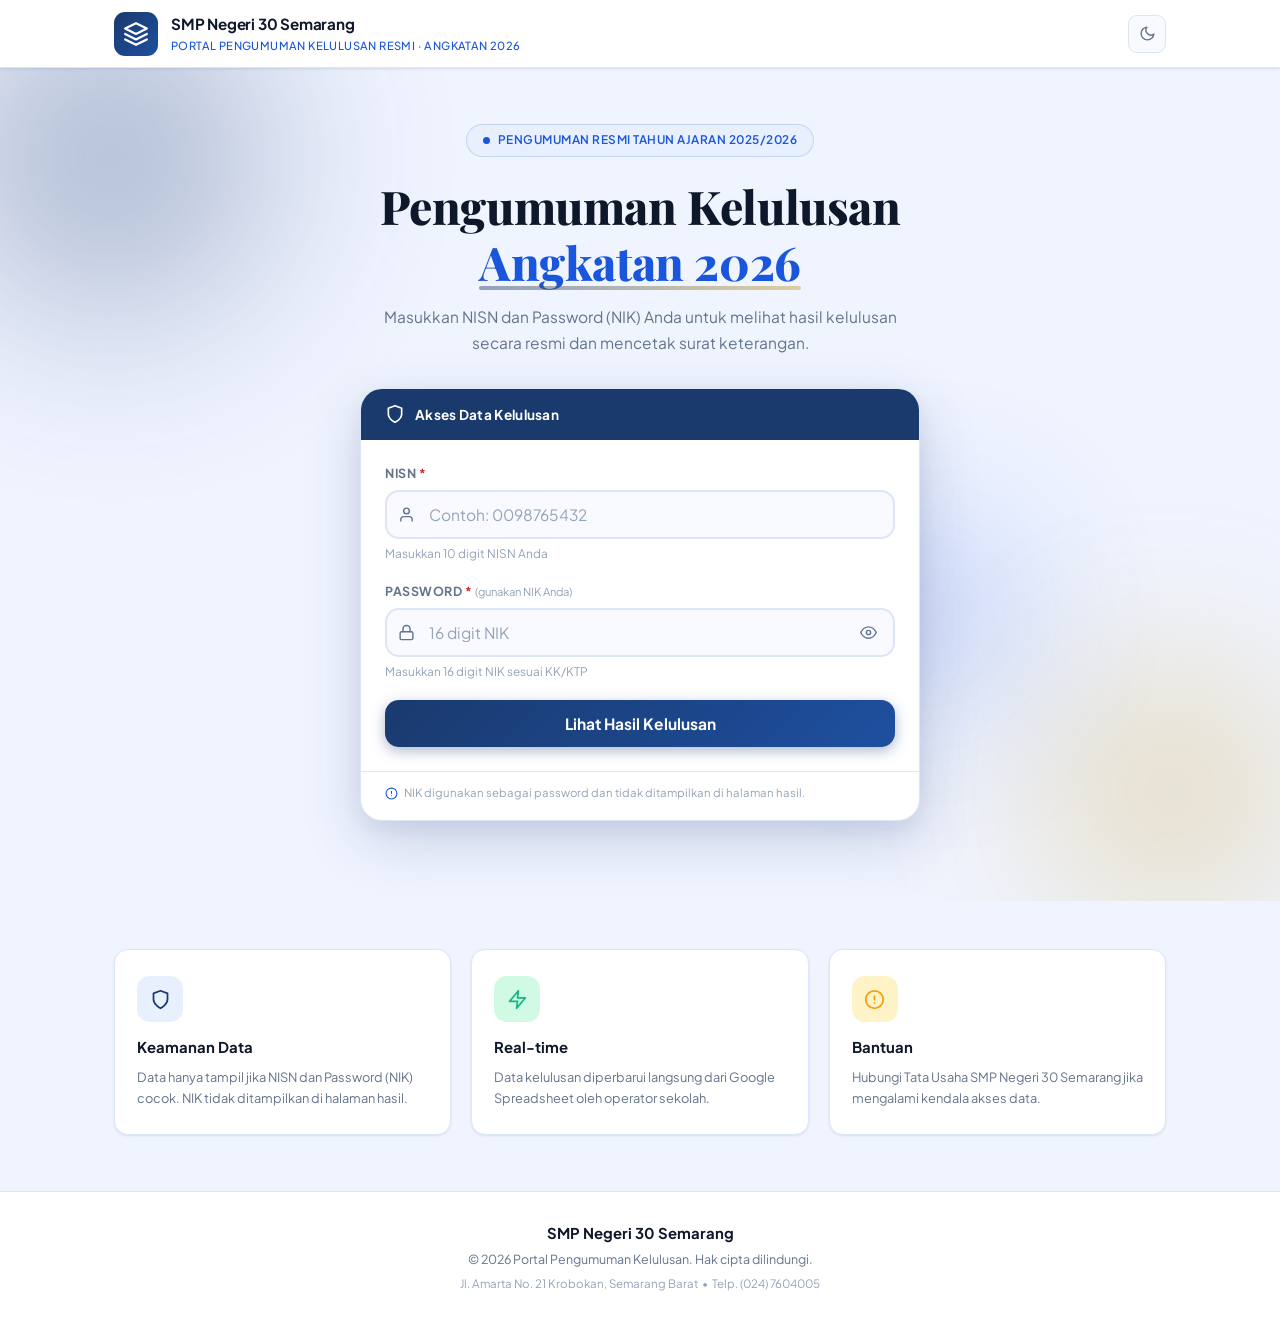
==== index.html @ 3f4e03c3 "Add files via upload" ====
<!DOCTYPE html>
<html lang="id" data-theme="light">
<head>
  <meta charset="UTF-8" />
  <meta name="viewport" content="width=device-width, initial-scale=1.0" />
  <title>Pengumuman Kelulusan — SMP Negeri 30 Semarang</title>
  <meta name="description" content="Portal resmi pengumuman kelulusan siswa SMP Negeri 30 Semarang." />
  <link rel="preconnect" href="https://fonts.googleapis.com" />
  <link rel="preconnect" href="https://fonts.gstatic.com" crossorigin />
  <link href="https://fonts.googleapis.com/css2?family=Plus+Jakarta+Sans:wght@300;400;500;600;700;800&family=Playfair+Display:wght@700;800&display=swap" rel="stylesheet" />
  <link rel="stylesheet" href="style.css" />
</head>
<body>

  <!-- ===== HEADER ===== -->
  <header class="site-header no-print">
    <div class="header-inner">
      <div class="brand">
        <div class="logo-wrapper">
          <svg viewBox="0 0 24 24" fill="none" width="26" height="26">
            <path d="M12 2L2 7l10 5 10-5-10-5zM2 17l10 5 10-5M2 12l10 5 10-5" stroke="#fff" stroke-width="2" stroke-linecap="round" stroke-linejoin="round"/>
          </svg>
        </div>
        <div class="brand-text">
          <h1 class="school-name">SMP Negeri 30 Semarang</h1>
          <p class="school-tagline">Portal Pengumuman Kelulusan Resmi · Angkatan 2026</p>
        </div>
      </div>
      <button class="btn-darkmode" id="darkModeToggle" aria-label="Toggle dark mode">
        <svg class="icon-sun" viewBox="0 0 24 24" fill="none"><circle cx="12" cy="12" r="5" stroke="currentColor" stroke-width="2"/><path d="M12 1v2M12 21v2M4.22 4.22l1.42 1.42M18.36 18.36l1.42 1.42M1 12h2M21 12h2M4.22 19.78l1.42-1.42M18.36 5.64l1.42-1.42" stroke="currentColor" stroke-width="2" stroke-linecap="round"/></svg>
        <svg class="icon-moon" viewBox="0 0 24 24" fill="none"><path d="M21 12.79A9 9 0 1 1 11.21 3 7 7 0 0 0 21 12.79z" stroke="currentColor" stroke-width="2" stroke-linecap="round" stroke-linejoin="round"/></svg>
      </button>
    </div>
  </header>

  <!-- ===== HERO + LOGIN ===== -->
  <section class="hero no-print" id="heroSection">
    <div class="hero-bg-shapes">
      <div class="shape shape-1"></div>
      <div class="shape shape-2"></div>
      <div class="shape shape-3"></div>
    </div>
    <div class="hero-content">
      <div class="badge-pill">
        <span class="badge-dot"></span>
        Pengumuman Resmi Tahun Ajaran 2025/2026
      </div>
      <h2 class="hero-title">Pengumuman Kelulusan<br/><span class="text-highlight">Angkatan 2026</span></h2>
      <p class="hero-desc">
        Masukkan NISN dan Password (NIK) Anda untuk melihat hasil kelulusan secara resmi dan mencetak surat keterangan.
      </p>

      <!-- LOGIN CARD -->
      <div class="login-card" id="loginCard">
        <div class="login-card-header">
          <svg viewBox="0 0 24 24" fill="none" width="20" height="20"><path d="M12 22s8-4 8-10V5l-8-3-8 3v7c0 6 8 10 8 10z" stroke="currentColor" stroke-width="2" stroke-linejoin="round"/></svg>
          <span>Akses Data Kelulusan</span>
        </div>
        <div class="login-body">

          <!-- NISN -->
          <div class="field-group">
            <label class="field-label" for="inputNISN">
              NISN <span class="required">*</span>
            </label>
            <div class="field-wrap">
              <svg class="field-icon" viewBox="0 0 24 24" fill="none">
                <path d="M20 21v-2a4 4 0 0 0-4-4H8a4 4 0 0 0-4 4v2" stroke="currentColor" stroke-width="2" stroke-linecap="round"/>
                <circle cx="12" cy="7" r="4" stroke="currentColor" stroke-width="2"/>
              </svg>
              <input
                type="text"
                id="inputNISN"
                class="field-input"
                placeholder="Contoh: 0098765432"
                maxlength="10"
                inputmode="numeric"
                autocomplete="off"
                spellcheck="false"
              />
              <span class="field-valid-icon" id="nisnOk" style="display:none;">
                <svg viewBox="0 0 24 24" fill="none" width="16" height="16"><path d="M20 6 9 17l-5-5" stroke="#10b981" stroke-width="2.5" stroke-linecap="round" stroke-linejoin="round"/></svg>
              </span>
            </div>
            <p class="field-hint" id="nisnHint">Masukkan 10 digit NISN Anda</p>
          </div>

          <!-- PASSWORD -->
          <div class="field-group">
            <label class="field-label" for="inputPassword">
              Password <span class="required">*</span>
              <span class="field-label-note">(gunakan NIK Anda)</span>
            </label>
            <div class="field-wrap">
              <svg class="field-icon" viewBox="0 0 24 24" fill="none">
                <rect x="3" y="11" width="18" height="11" rx="2" ry="2" stroke="currentColor" stroke-width="2"/>
                <path d="M7 11V7a5 5 0 0 1 10 0v4" stroke="currentColor" stroke-width="2" stroke-linecap="round"/>
              </svg>
              <input
                type="password"
                id="inputPassword"
                class="field-input"
                placeholder="16 digit NIK"
                maxlength="16"
                inputmode="numeric"
                autocomplete="off"
                spellcheck="false"
              />
              <button class="btn-toggle-pw" id="togglePw" type="button" aria-label="Tampilkan password">
                <svg class="icon-eye" viewBox="0 0 24 24" fill="none"><path d="M1 12s4-8 11-8 11 8 11 8-4 8-11 8-11-8-11-8z" stroke="currentColor" stroke-width="2"/><circle cx="12" cy="12" r="3" stroke="currentColor" stroke-width="2"/></svg>
                <svg class="icon-eye-off" viewBox="0 0 24 24" fill="none" style="display:none;"><path d="M17.94 17.94A10.07 10.07 0 0 1 12 20c-7 0-11-8-11-8a18.45 18.45 0 0 1 5.06-5.94M9.9 4.24A9.12 9.12 0 0 1 12 4c7 0 11 8 11 8a18.5 18.5 0 0 1-2.16 3.19m-6.72-1.07a3 3 0 1 1-4.24-4.24M1 1l22 22" stroke="currentColor" stroke-width="2" stroke-linecap="round"/></svg>
              </button>
              <span class="field-valid-icon" id="pwOk" style="display:none;">
                <svg viewBox="0 0 24 24" fill="none" width="16" height="16"><path d="M20 6 9 17l-5-5" stroke="#10b981" stroke-width="2.5" stroke-linecap="round" stroke-linejoin="round"/></svg>
              </span>
            </div>
            <p class="field-hint" id="pwHint">Masukkan 16 digit NIK sesuai KK/KTP</p>
          </div>

          <!-- LOCK WARNING -->
          <div class="lock-warning" id="lockWarning" style="display:none;">
            <svg viewBox="0 0 24 24" fill="none" width="15" height="15"><path d="M12 22s8-4 8-10V5l-8-3-8 3v7c0 6 8 10 8 10z" stroke="currentColor" stroke-width="2"/></svg>
            <span id="lockMsg">Akses dikunci sementara.</span>
          </div>

          <!-- TOMBOL LOGIN -->
          <button class="btn-login" id="loginBtn" type="button">
            <span class="btn-label">Lihat Hasil Kelulusan</span>
            <div class="btn-spinner" id="btnSpinner"></div>
          </button>
        </div>
        <p class="login-note">
          <svg viewBox="0 0 24 24" fill="none" width="13" height="13"><circle cx="12" cy="12" r="10" stroke="currentColor" stroke-width="2"/><path d="M12 8v4M12 16h.01" stroke="currentColor" stroke-width="2" stroke-linecap="round"/></svg>
          NIK digunakan sebagai password dan tidak ditampilkan di halaman hasil.
        </p>
      </div>

    </div>
  </section>

  <!-- ===== ERROR NOTIF ===== -->
  <div class="notif-floating no-print" id="notifError" style="display:none;">
    <div class="notif notif-error">
      <div class="notif-icon">
        <svg viewBox="0 0 24 24" fill="none"><circle cx="12" cy="12" r="10" stroke="currentColor" stroke-width="2"/><path d="M15 9l-6 6M9 9l6 6" stroke="currentColor" stroke-width="2" stroke-linecap="round"/></svg>
      </div>
      <div>
        <strong>Verifikasi Gagal</strong>
        <p>Data tidak ditemukan atau password yang dimasukkan salah.</p>
      </div>
    </div>
  </div>

  <!-- ===== SURAT RESMI (HASIL + PRINTABLE) ===== -->
  <div class="surat-outer" id="suratOuter" style="display:none;">

    <!-- Tombol aksi — tidak ikut cetak -->
    <div class="result-actions no-print" id="resultActions">
      <button class="btn-action btn-print" onclick="cetakPDF()">
        <svg viewBox="0 0 24 24" fill="none" width="16" height="16"><path d="M6 9V2h12v7M6 18H4a2 2 0 0 1-2-2v-5a2 2 0 0 1 2-2h16a2 2 0 0 1 2 2v5a2 2 0 0 1-2 2h-2M6 14h12v8H6z" stroke="currentColor" stroke-width="2" stroke-linejoin="round"/></svg>
        Cetak / Simpan PDF
      </button>
      <button class="btn-action btn-secondary" onclick="kembali()">
        <svg viewBox="0 0 24 24" fill="none" width="16" height="16"><path d="M3 12a9 9 0 1 0 9-9 9.75 9.75 0 0 0-6.74 2.74L3 8" stroke="currentColor" stroke-width="2" stroke-linecap="round" stroke-linejoin="round"/><path d="M3 3v5h5" stroke="currentColor" stroke-width="2" stroke-linecap="round" stroke-linejoin="round"/></svg>
        Kembali
      </button>
    </div>

    <!-- SURAT A4 -->
    <div class="surat-a4" id="suratA4">

      <!-- KOP SURAT -->
      <div class="kop-surat">
        <div class="kop-logo-kiri">
          <svg viewBox="0 0 70 70" fill="none" width="70" height="70">
            <circle cx="35" cy="35" r="33" stroke="#1a3a6e" stroke-width="2.5"/>
            <circle cx="35" cy="35" r="26" stroke="#1a3a6e" stroke-width="1"/>
            <path d="M35 8 L35 62" stroke="#1a3a6e" stroke-width="1"/>
            <path d="M8 35 L62 35" stroke="#1a3a6e" stroke-width="1"/>
            <circle cx="35" cy="22" r="6" stroke="#1a3a6e" stroke-width="1.5"/>
            <path d="M22 62 Q35 55 48 62" stroke="#1a3a6e" stroke-width="1.5" fill="none"/>
          </svg>
        </div>
        <div class="kop-tengah">
          <p class="kop-pemda">PEMERINTAH KOTA SEMARANG</p>
          <p class="kop-dinas">DINAS PENDIDIKAN</p>
          <h1 class="kop-sekolah">SMP NEGERI 30 SEMARANG</h1>
          <p class="kop-alamat">Jalan Amarta No. 21 Krobokan, Semarang Barat, Kota Semarang 50141</p>
          <p class="kop-kontak">Telepon (024) 7604005 &nbsp;&bull;&nbsp; Pos-el: mail.smp30@gmail.com &nbsp;&bull;&nbsp; Laman: www.smpn30.semarangkota.go.id</p>
        </div>
        <div class="kop-logo-kanan">
          <svg viewBox="0 0 70 70" fill="none" width="70" height="70">
            <circle cx="35" cy="35" r="33" stroke="#c8a02a" stroke-width="2.5"/>
            <circle cx="35" cy="35" r="27" stroke="#c8a02a" stroke-width="1"/>
            <text x="35" y="28" text-anchor="middle" font-size="7" fill="#1a3a6e" font-weight="bold" font-family="serif">SMP NEGERI</text>
            <text x="35" y="38" text-anchor="middle" font-size="12" fill="#1a3a6e" font-weight="bold" font-family="serif">30</text>
            <text x="35" y="48" text-anchor="middle" font-size="6.5" fill="#1a3a6e" font-weight="bold" font-family="serif">SEMARANG</text>
          </svg>
        </div>
      </div>
      <div class="kop-garis-wrap">
        <div class="kop-garis-tebal"></div>
        <div class="kop-garis-tipis"></div>
      </div>

      <!-- JUDUL -->
      <div class="surat-judul-wrap">
        <p class="sj-title">PENGUMUMAN KELULUSAN</p>
        <p class="sj-sub">TAHUN AJARAN 2025/2026</p>
        <p class="sj-angkatan">ANGKATAN <span id="suratAngkatan">2026</span></p>
      </div>

      <!-- NOMOR & TANGGAL -->
      <div class="surat-meta">
        <div class="sm-row">
          <span class="sm-label">Nomor</span>
          <span class="sm-sep">:</span>
          <span id="suratNomor">421.3/&nbsp;&nbsp;&nbsp;&nbsp;&nbsp;&nbsp;/2026</span>
        </div>
        <div class="sm-row">
          <span class="sm-label">Tanggal</span>
          <span class="sm-sep">:</span>
          <span id="suratTanggal">—</span>
        </div>
      </div>

      <!-- PEMBUKA -->
      <p class="surat-pembuka">
        Yang bertanda tangan di bawah ini, Kepala SMP Negeri 30 Semarang, menerangkan bahwa siswa yang tercantum di bawah ini:
      </p>

      <!-- TABEL DATA SISWA -->
      <table class="tabel-siswa">
        <tbody>
          <tr>
            <td class="td-label">Nama Lengkap</td>
            <td class="td-sep">:</td>
            <td class="td-val" id="sNama">—</td>
          </tr>
          <tr>
            <td class="td-label">Tempat, Tanggal Lahir</td>
            <td class="td-sep">:</td>
            <td class="td-val" id="sTTL">—</td>
          </tr>
          <tr>
            <td class="td-label">Jenis Kelamin</td>
            <td class="td-sep">:</td>
            <td class="td-val" id="sJK">—</td>
          </tr>
          <tr>
            <td class="td-label">NISN</td>
            <td class="td-sep">:</td>
            <td class="td-val" id="sNISN">—</td>
          </tr>
          <tr>
            <td class="td-label">Nomor Ujian</td>
            <td class="td-sep">:</td>
            <td class="td-val" id="sNomorUjian">—</td>
          </tr>
          <tr>
            <td class="td-label">Kelas</td>
            <td class="td-sep">:</td>
            <td class="td-val" id="sKelas">—</td>
          </tr>
          <tr>
            <td class="td-label">Angkatan</td>
            <td class="td-sep">:</td>
            <td class="td-val" id="sAngkatan">—</td>
          </tr>
        </tbody>
      </table>

      <!-- STATUS KELULUSAN -->
      <div class="status-block">
        <p class="status-prefix">Telah dinyatakan:</p>
        <div class="status-kotak" id="statusKotak">
          <span id="sStatus">—</span>
        </div>
        <p class="status-suffix">dari SMP Negeri 30 Semarang.</p>
      </div>

      <!-- PESAN -->
      <div class="surat-pesan-wrap" id="suratPesanWrap" style="display:none;">
        <p id="sPesan"></p>
      </div>

      <!-- PENUTUP -->
      <p class="surat-penutup">
        Demikian pengumuman ini dibuat untuk dapat dipergunakan sebagaimana mestinya.
      </p>

      <!-- TANDA TANGAN -->
      <div class="ttd-section">
        <div class="ttd-kiri">
          <!-- kosong / bisa diisi tembusan dll -->
        </div>
        <div class="ttd-kanan">
          <p class="ttd-kota">Semarang, <span id="ttdTanggal">—</span></p>
          <p class="ttd-jabatan">Kepala SMP Negeri 30 Semarang,</p>
          <!-- Stempel digital -->
          <div class="stempel-wrap">
            <div class="stempel">
              <div class="stempel-ring">
                <p class="stempel-line1">SMP NEGERI 30</p>
                <p class="stempel-line2">✦</p>
                <p class="stempel-line3">SEMARANG</p>
              </div>
            </div>
          </div>
          <p class="ttd-nama"><u>Agung Nugroho, S.Pd, M.M.</u></p>
          <p class="ttd-nip">NIP. 197008191995121001</p>
        </div>
      </div>

      <!-- FOOTER SURAT -->
      <div class="surat-footer-line"></div>
      <p class="surat-footer-text">
        Diterbitkan secara digital melalui Portal Pengumuman Resmi SMP Negeri 30 Semarang &nbsp;|&nbsp; Verifikasi: Tata Usaha (024) 7604005
      </p>

    </div>
    <!-- END SURAT A4 -->

  </div>
  <!-- END SURAT OUTER -->

  <!-- ===== INFO CARDS ===== -->
  <section class="info-section no-print" id="infoSection">
    <div class="info-cards">
      <div class="info-card">
        <div class="info-card-icon blue">
          <svg viewBox="0 0 24 24" fill="none"><path d="M12 22s8-4 8-10V5l-8-3-8 3v7c0 6 8 10 8 10z" stroke="currentColor" stroke-width="2" stroke-linejoin="round"/></svg>
        </div>
        <h4>Keamanan Data</h4>
        <p>Data hanya tampil jika NISN dan Password (NIK) cocok. NIK tidak ditampilkan di halaman hasil.</p>
      </div>
      <div class="info-card">
        <div class="info-card-icon green">
          <svg viewBox="0 0 24 24" fill="none"><path d="M13 2L3 14h9l-1 8 10-12h-9l1-8z" stroke="currentColor" stroke-width="2" stroke-linejoin="round"/></svg>
        </div>
        <h4>Real-time</h4>
        <p>Data kelulusan diperbarui langsung dari Google Spreadsheet oleh operator sekolah.</p>
      </div>
      <div class="info-card">
        <div class="info-card-icon orange">
          <svg viewBox="0 0 24 24" fill="none"><circle cx="12" cy="12" r="10" stroke="currentColor" stroke-width="2"/><path d="M12 8v4M12 16h.01" stroke="currentColor" stroke-width="2" stroke-linecap="round"/></svg>
        </div>
        <h4>Bantuan</h4>
        <p>Hubungi Tata Usaha SMP Negeri 30 Semarang jika mengalami kendala akses data.</p>
      </div>
    </div>
  </section>

  <!-- ===== FOOTER ===== -->
  <footer class="site-footer no-print">
    <div class="footer-inner">
      <p class="footer-school">SMP Negeri 30 Semarang</p>
      <p class="footer-copy">&copy; <span id="footerYear"></span> Portal Pengumuman Kelulusan. Hak cipta dilindungi.</p>
      <p class="footer-dev">Jl. Amarta No. 21 Krobokan, Semarang Barat &nbsp;&bull;&nbsp; Telp. (024) 7604005</p>
    </div>
  </footer>

  <!-- ===== LOADING OVERLAY ===== -->
  <div class="loading-overlay no-print" id="loadingOverlay" style="display:none;">
    <div class="loading-box">
      <div class="spinner-ring"></div>
      <p>Memverifikasi data...</p>
    </div>
  </div>

  <script src="script.js"></script>
</body>
</html>
---- style.css ----
/* ===================================================
   PORTAL PENGUMUMAN KELULUSAN — SMP Negeri 30 Semarang
   style.css  |  Versi 2.0
   =================================================== */

/* ===== CSS VARIABLES ===== */
:root {
  --primary:        #1a3a6e;
  --primary-mid:    #1e4fa0;
  --primary-bright: #1a56db;
  --primary-light:  #e8f0fe;
  --accent:         #c8a02a;
  --success:        #10b981;
  --success-light:  #d1fae5;
  --error:          #dc2626;
  --error-light:    #fee2e2;
  --warning:        #f59e0b;
  --warning-light:  #fef3c7;

  --bg:             #f0f4ff;
  --surface:        #ffffff;
  --surface-2:      #f8faff;
  --border:         #dde5f8;
  --text:           #0f172a;
  --text-muted:     #64748b;
  --text-light:     #94a3b8;

  --shadow-sm: 0 1px 3px rgba(26,58,110,.08), 0 1px 2px rgba(26,58,110,.04);
  --shadow-md: 0 4px 16px rgba(26,58,110,.12), 0 2px 6px rgba(26,58,110,.06);
  --shadow-lg: 0 20px 60px rgba(26,58,110,.18), 0 8px 24px rgba(26,58,110,.08);

  --radius-sm: 8px;
  --radius-md: 14px;
  --radius-lg: 22px;

  --font-body:    'Plus Jakarta Sans', sans-serif;
  --font-display: 'Playfair Display', serif;
  --font-surat:   'Times New Roman', Times, serif;

  --transition: all .22s cubic-bezier(.4,0,.2,1);
  --header-h:   68px;
}

/* ===== DARK MODE ===== */
[data-theme="dark"] {
  --bg:           #09111f;
  --surface:      #111b2e;
  --surface-2:    #182438;
  --border:       #1e3058;
  --text:         #e2e8f7;
  --text-muted:   #94a3b8;
  --text-light:   #64748b;
  --primary-light:#1e3058;
  --shadow-sm:    0 1px 3px rgba(0,0,0,.35);
  --shadow-md:    0 4px 16px rgba(0,0,0,.45);
  --shadow-lg:    0 20px 60px rgba(0,0,0,.65);
}

/* ===== RESET ===== */
*, *::before, *::after { box-sizing: border-box; margin: 0; padding: 0; }
html { scroll-behavior: smooth; }
body {
  font-family: var(--font-body);
  background: var(--bg);
  color: var(--text);
  line-height: 1.6;
  min-height: 100vh;
  transition: background .3s, color .3s;
  -webkit-font-smoothing: antialiased;
}
img { max-width: 100%; display: block; }
button { cursor: pointer; border: none; background: none; font-family: inherit; }
input  { font-family: inherit; }

/* ===== HEADER ===== */
.site-header {
  position: sticky; top: 0; z-index: 100;
  height: var(--header-h);
  background: var(--surface);
  border-bottom: 1px solid var(--border);
  box-shadow: var(--shadow-sm);
  transition: var(--transition);
}
.header-inner {
  max-width: 1100px; margin: 0 auto; padding: 0 24px;
  height: 100%; display: flex; align-items: center; justify-content: space-between;
}
.brand { display: flex; align-items: center; gap: 13px; }
.logo-wrapper {
  width: 44px; height: 44px; border-radius: 11px;
  background: linear-gradient(135deg, var(--primary), var(--primary-mid));
  display: flex; align-items: center; justify-content: center;
  flex-shrink: 0;
}
.school-name  { font-size: .95rem; font-weight: 700; color: var(--text); letter-spacing: -.2px; }
.school-tagline { font-size: .7rem; color: var(--primary-bright); font-weight: 500; letter-spacing: .4px; text-transform: uppercase; }

.btn-darkmode {
  width: 38px; height: 38px; border-radius: 9px;
  display: flex; align-items: center; justify-content: center;
  background: var(--surface-2); border: 1px solid var(--border);
  color: var(--text-muted); transition: var(--transition);
}
.btn-darkmode:hover { background: var(--primary-light); color: var(--primary); }
.btn-darkmode svg { width: 17px; height: 17px; }
[data-theme="light"] .icon-moon { display: block; }
[data-theme="light"] .icon-sun  { display: none; }
[data-theme="dark"]  .icon-moon { display: none; }
[data-theme="dark"]  .icon-sun  { display: block; }

/* ===== HERO ===== */
.hero {
  position: relative; min-height: calc(100vh - var(--header-h));
  display: flex; align-items: center; justify-content: center;
  padding: 56px 24px 80px; overflow: hidden;
}
.hero-bg-shapes { position: absolute; inset: 0; pointer-events: none; overflow: hidden; }
.shape {
  position: absolute; border-radius: 50%; filter: blur(80px); opacity: .4;
  animation: floatShape 14s ease-in-out infinite alternate;
}
[data-theme="dark"] .shape { opacity: .18; }
.shape-1 { width: 500px; height: 500px; background: radial-gradient(circle, #1a3a6e, transparent 70%); top: -160px; left: -140px; animation-delay: 0s; }
.shape-2 { width: 380px; height: 380px; background: radial-gradient(circle, #c8a02a, transparent 70%); bottom: -80px; right: -80px; animation-delay: -5s; }
.shape-3 { width: 260px; height: 260px; background: radial-gradient(circle, #1a56db, transparent 70%); top: 50%; left: 62%; animation-delay: -9s; }
@keyframes floatShape { 0% { transform: translate(0,0) scale(1); } 100% { transform: translate(28px,38px) scale(1.08); } }

.hero-content { position: relative; z-index: 2; width: 100%; max-width: 560px; text-align: center; animation: fadeUp .7s ease both; }
@keyframes fadeUp { from { opacity:0; transform:translateY(28px); } to { opacity:1; transform:translateY(0); } }

.badge-pill {
  display: inline-flex; align-items: center; gap: 8px;
  padding: 6px 16px; border-radius: 999px;
  background: var(--primary-light); color: var(--primary-bright);
  font-size: .74rem; font-weight: 600; letter-spacing: .5px; text-transform: uppercase;
  margin-bottom: 22px; border: 1px solid rgba(26,86,219,.18);
}
.badge-dot { width: 7px; height: 7px; border-radius: 50%; background: var(--primary-bright); animation: pulse 2s infinite; }
@keyframes pulse { 0%,100%{opacity:1;transform:scale(1)} 50%{opacity:.5;transform:scale(.8)} }

.hero-title {
  font-family: var(--font-display); font-size: clamp(1.9rem,5vw,2.9rem);
  font-weight: 800; color: var(--text); line-height: 1.2;
  margin-bottom: 14px; letter-spacing: -.4px;
}
.text-highlight { color: var(--primary-bright); position: relative; }
.text-highlight::after {
  content: ''; position: absolute; left: 0; bottom: 3px;
  width: 100%; height: 4px;
  background: linear-gradient(90deg, var(--primary), var(--accent));
  border-radius: 2px; opacity: .45;
}
.hero-desc { color: var(--text-muted); font-size: .97rem; margin-bottom: 32px; line-height: 1.65; }

/* ===== LOGIN CARD ===== */
.login-card {
  background: var(--surface); border-radius: var(--radius-lg);
  box-shadow: var(--shadow-lg); border: 1px solid var(--border);
  overflow: hidden; text-align: left; animation: fadeUp .8s .12s ease both;
}
.login-card-header {
  display: flex; align-items: center; gap: 10px;
  padding: 15px 24px; background: var(--primary);
  color: #fff; font-size: .85rem; font-weight: 700; letter-spacing: .3px;
}
.login-body { padding: 24px; display: flex; flex-direction: column; gap: 18px; }

/* FIELD */
.field-group { display: flex; flex-direction: column; gap: 6px; }
.field-label {
  font-size: .78rem; font-weight: 700; color: var(--text-muted);
  letter-spacing: .5px; text-transform: uppercase;
}
.required { color: var(--error); }
.field-label-note { font-size: .7rem; font-weight: 400; color: var(--text-light); text-transform: none; letter-spacing: 0; }

.field-wrap { position: relative; display: flex; align-items: center; }
.field-icon {
  position: absolute; left: 13px; width: 17px; height: 17px;
  color: var(--text-muted); pointer-events: none; flex-shrink: 0;
}
.field-input {
  width: 100%; padding: 13px 44px 13px 42px;
  border: 2px solid var(--border); border-radius: var(--radius-md);
  font-size: .97rem; font-weight: 500; color: var(--text);
  background: var(--surface-2); outline: none; transition: var(--transition);
  letter-spacing: 1.5px;
}
.field-input::placeholder { color: var(--text-light); letter-spacing: 0; font-weight: 400; }
.field-input:focus { border-color: var(--primary-bright); background: var(--surface); box-shadow: 0 0 0 4px rgba(26,86,219,.1); }
.field-input.is-error { border-color: var(--error); box-shadow: 0 0 0 4px rgba(220,38,38,.1); }
.field-input.is-valid { border-color: var(--success); }

.btn-toggle-pw {
  position: absolute; right: 12px; width: 30px; height: 30px;
  display: flex; align-items: center; justify-content: center;
  color: var(--text-muted); border-radius: 6px; transition: var(--transition);
}
.btn-toggle-pw:hover { color: var(--primary-bright); }
.btn-toggle-pw svg { width: 17px; height: 17px; }

.field-valid-icon { position: absolute; right: 44px; pointer-events: none; display: flex; }

.field-hint { font-size: .74rem; color: var(--text-light); min-height: 1.1em; }
.field-hint.is-error { color: var(--error); }

/* LOCK WARNING */
.lock-warning {
  display: flex; align-items: center; gap: 8px;
  padding: 11px 14px; background: var(--error-light);
  border: 1px solid rgba(220,38,38,.25); border-radius: var(--radius-sm);
  font-size: .8rem; color: #7f1d1d; font-weight: 600;
}
[data-theme="dark"] .lock-warning { color: #fca5a5; }

/* BTN LOGIN */
.btn-login {
  width: 100%; padding: 14px;
  border-radius: var(--radius-md);
  background: linear-gradient(135deg, var(--primary) 0%, var(--primary-mid) 100%);
  color: #fff; font-size: .97rem; font-weight: 700;
  display: flex; align-items: center; justify-content: center; gap: 10px;
  box-shadow: 0 4px 14px rgba(26,58,110,.35); position: relative;
  overflow: hidden; transition: var(--transition);
}
.btn-login::before { content: ''; position: absolute; inset: 0; background: rgba(255,255,255,.08); opacity: 0; transition: opacity .22s; }
.btn-login:hover::before { opacity: 1; }
.btn-login:hover { transform: translateY(-1px); box-shadow: 0 6px 20px rgba(26,58,110,.45); }
.btn-login:active { transform: translateY(0); }
.btn-login:disabled { opacity: .6; cursor: not-allowed; transform: none; }
.btn-login.loading .btn-label { opacity: 0; }
.btn-login.loading .btn-spinner { opacity: 1; }
.btn-label { position: relative; z-index: 1; }
.btn-spinner {
  width: 20px; height: 20px; border: 2px solid rgba(255,255,255,.3);
  border-top-color: #fff; border-radius: 50%; opacity: 0; position: absolute;
  animation: spin .7s linear infinite; transition: opacity .2s;
}
@keyframes spin { to { transform: rotate(360deg); } }

.login-note {
  display: flex; align-items: center; gap: 6px; padding: 12px 24px 18px;
  font-size: .71rem; color: var(--text-light); border-top: 1px solid var(--border);
}
.login-note svg { flex-shrink: 0; color: var(--primary-bright); }

/* ===== ERROR NOTIF ===== */
.notif-floating { max-width: 560px; margin: 0 auto 0; padding: 0 24px; animation: fadeUp .4s ease both; }
.notif {
  display: flex; align-items: flex-start; gap: 14px;
  padding: 18px 20px; border-radius: var(--radius-md); border: 1px solid;
}
.notif-icon {
  width: 38px; height: 38px; border-radius: 9px; flex-shrink: 0;
  display: flex; align-items: center; justify-content: center;
}
.notif-icon svg { width: 19px; height: 19px; }
.notif strong { display: block; font-weight: 700; margin-bottom: 3px; font-size: .88rem; }
.notif p { font-size: .8rem; line-height: 1.5; }
.notif-error { background: var(--error-light); border-color: rgba(220,38,38,.22); color: #7f1d1d; }
[data-theme="dark"] .notif-error { color: #fca5a5; }
.notif-error .notif-icon { background: rgba(220,38,38,.12); color: var(--error); }

/* ===== RESULT ACTIONS ===== */
.result-actions {
  display: flex; gap: 12px; justify-content: center;
  padding: 24px 24px 0; flex-wrap: wrap;
}
.btn-action {
  display: flex; align-items: center; gap: 8px;
  padding: 11px 22px; border-radius: var(--radius-sm);
  font-size: .85rem; font-weight: 700; transition: var(--transition);
}
.btn-print {
  background: linear-gradient(135deg, var(--primary), var(--primary-mid));
  color: #fff; box-shadow: 0 2px 8px rgba(26,58,110,.28);
}
.btn-print:hover { transform: translateY(-1px); box-shadow: 0 4px 14px rgba(26,58,110,.38); }
.btn-secondary {
  background: var(--surface-2); border: 1px solid var(--border); color: var(--text-muted);
}
.btn-secondary:hover { background: var(--primary-light); color: var(--primary); border-color: var(--primary); }

/* ===== LOADING OVERLAY ===== */
.loading-overlay {
  position: fixed; inset: 0;
  background: rgba(9,17,31,.65); backdrop-filter: blur(5px);
  z-index: 999; display: flex; align-items: center; justify-content: center;
}
.loading-box {
  background: var(--surface); border-radius: var(--radius-lg);
  padding: 36px 52px; text-align: center; box-shadow: var(--shadow-lg);
  display: flex; flex-direction: column; align-items: center; gap: 16px;
}
.loading-box p { font-weight: 600; color: var(--text-muted); font-size: .9rem; }
.spinner-ring {
  width: 46px; height: 46px; border: 4px solid var(--border);
  border-top-color: var(--primary); border-radius: 50%;
  animation: spin .8s linear infinite;
}

/* ===== INFO SECTION ===== */
.info-section { padding: 48px 24px 56px; max-width: 1100px; margin: 0 auto; }
.info-cards { display: grid; grid-template-columns: repeat(auto-fit, minmax(220px, 1fr)); gap: 20px; }
.info-card {
  background: var(--surface); border-radius: var(--radius-md);
  padding: 26px 22px; border: 1px solid var(--border); box-shadow: var(--shadow-sm);
  transition: var(--transition);
}
.info-card:hover { transform: translateY(-4px); box-shadow: var(--shadow-md); border-color: var(--primary-bright); }
.info-card-icon {
  width: 46px; height: 46px; border-radius: 13px;
  display: flex; align-items: center; justify-content: center; margin-bottom: 14px;
}
.info-card-icon svg { width: 21px; height: 21px; }
.info-card-icon.blue   { background: var(--primary-light); color: var(--primary); }
.info-card-icon.green  { background: var(--success-light); color: var(--success); }
.info-card-icon.orange { background: var(--warning-light); color: var(--warning); }
.info-card h4 { font-size: .93rem; font-weight: 700; margin-bottom: 7px; }
.info-card p  { font-size: .8rem; color: var(--text-muted); line-height: 1.6; }

/* ===== FOOTER ===== */
.site-footer { background: var(--surface); border-top: 1px solid var(--border); padding: 30px 24px; text-align: center; }
.footer-school { font-weight: 700; font-size: .93rem; margin-bottom: 4px; }
.footer-copy   { font-size: .78rem; color: var(--text-muted); }
.footer-dev    { font-size: .72rem; color: var(--text-light); margin-top: 5px; }

/* ==========================================================
   SURAT A4 — TAMPILAN DI LAYAR
   ========================================================== */
.surat-outer {
  max-width: 860px; margin: 32px auto 20px;
  padding: 0 24px; animation: fadeUp .6s ease both;
}

.surat-a4 {
  background: #fff;
  box-shadow: 0 4px 32px rgba(26,58,110,.18), 0 1px 4px rgba(26,58,110,.08);
  border-radius: 4px;
  padding: 32px 40px 36px;
  font-family: var(--font-surat);
  font-size: 12.5pt;
  color: #111;
  line-height: 1.7;
}
[data-theme="dark"] .surat-a4 { background: #1a2540; color: #e2e8f7; box-shadow: 0 4px 32px rgba(0,0,0,.5); }

/* KOP */
.kop-surat {
  display: flex; align-items: center; gap: 14px;
  padding-bottom: 10px;
}
.kop-logo-kiri, .kop-logo-kanan { flex-shrink: 0; }
.kop-tengah { flex: 1; text-align: center; }
.kop-pemda  { font-size: 10pt; font-weight: 400; letter-spacing: .5px; margin-bottom: 0; }
.kop-dinas  { font-size: 11pt; font-weight: 600; letter-spacing: .5px; margin-bottom: 2px; }
.kop-sekolah {
  font-size: 17pt; font-weight: 900; letter-spacing: 1px;
  color: #1a3a6e; margin-bottom: 2px;
  font-family: var(--font-surat);
}
[data-theme="dark"] .kop-sekolah { color: #93bbfd; }
.kop-alamat { font-size: 9.5pt; margin-bottom: 1px; }
.kop-kontak { font-size: 9pt; color: #444; }
[data-theme="dark"] .kop-kontak { color: #94a3b8; }

.kop-garis-wrap { margin: 6px 0 14px; }
.kop-garis-tebal { height: 4px; background: #1a3a6e; border-radius: 2px; }
.kop-garis-tipis { height: 1.5px; background: #c8a02a; margin-top: 2px; border-radius: 1px; }

/* JUDUL SURAT */
.surat-judul-wrap {
  text-align: center; margin-bottom: 14px;
  font-family: var(--font-surat);
}
.sj-title    { font-size: 13.5pt; font-weight: 700; letter-spacing: 2px; text-decoration: underline; }
.sj-sub      { font-size: 11pt; font-weight: 600; letter-spacing: 1px; }
.sj-angkatan { font-size: 11pt; font-weight: 700; color: #1a3a6e; letter-spacing: 1.5px; }
[data-theme="dark"] .sj-angkatan { color: #93bbfd; }

/* NOMOR & TANGGAL */
.surat-meta { margin-bottom: 16px; }
.sm-row { display: flex; gap: 0; font-size: 11pt; line-height: 1.8; }
.sm-label { width: 90px; flex-shrink: 0; }
.sm-sep   { width: 18px; flex-shrink: 0; }

/* PEMBUKA */
.surat-pembuka { font-size: 11pt; margin-bottom: 14px; text-align: justify; }

/* TABEL SISWA */
.tabel-siswa { width: 100%; border-collapse: collapse; margin-bottom: 20px; }
.tabel-siswa td { padding: 3px 0; font-size: 11pt; vertical-align: top; }
.td-label { width: 180px; font-weight: 400; }
.td-sep   { width: 20px; }
.td-val   { font-weight: 700; }

/* STATUS */
.status-block { text-align: center; margin: 18px 0 14px; }
.status-prefix { font-size: 11pt; margin-bottom: 6px; }
.status-suffix { font-size: 11pt; margin-top: 6px; }
.status-kotak {
  display: inline-block; padding: 10px 48px;
  border: 2.5px solid #1a3a6e; border-radius: 4px;
  font-size: 16pt; font-weight: 900; letter-spacing: 3px;
  color: #1a3a6e; background: #f0f4ff;
}
[data-theme="dark"] .status-kotak { border-color: #93bbfd; color: #93bbfd; background: #1e3058; }
.status-kotak.status-lulus   { border-color: #065f46; color: #065f46; background: #d1fae5; }
.status-kotak.status-tidak   { border-color: #7f1d1d; color: #7f1d1d; background: #fee2e2; }
[data-theme="dark"] .status-kotak.status-lulus { border-color: #6ee7b7; color: #6ee7b7; background: rgba(16,185,129,.15); }
[data-theme="dark"] .status-kotak.status-tidak { border-color: #fca5a5; color: #fca5a5; background: rgba(220,38,38,.15); }

/* PESAN */
.surat-pesan-wrap {
  margin: 8px 0 14px; padding: 12px 16px;
  background: #f0f4ff; border-left: 4px solid #1a3a6e;
  border-radius: 0 4px 4px 0; font-size: 11pt; font-style: italic;
}
[data-theme="dark"] .surat-pesan-wrap { background: #1e3058; border-left-color: #93bbfd; }

/* PENUTUP */
.surat-penutup { font-size: 11pt; text-align: justify; margin-bottom: 22px; }

/* TANDA TANGAN */
.ttd-section { display: flex; justify-content: space-between; gap: 20px; margin-bottom: 24px; }
.ttd-kiri    { flex: 1; }
.ttd-kanan   { min-width: 220px; text-align: center; font-size: 11pt; }
.ttd-kota    { margin-bottom: 4px; }
.ttd-jabatan { margin-bottom: 4px; }
.ttd-nama    { font-weight: 700; font-size: 11pt; }
.ttd-nip     { font-size: 10pt; }

/* STEMPEL DIGITAL */
.stempel-wrap {
  display: flex; justify-content: center;
  margin: 10px 0 6px;
}
.stempel {
  width: 90px; height: 90px; border-radius: 50%;
  border: 3px solid #1a3a6e; display: flex; align-items: center; justify-content: center;
  position: relative;
}
.stempel::before {
  content: ''; position: absolute; inset: 4px; border-radius: 50%;
  border: 1.5px dashed #c8a02a;
}
.stempel-ring {
  text-align: center; line-height: 1.2; z-index: 1;
  display: flex; flex-direction: column; align-items: center; justify-content: center;
  padding: 8px;
}
.stempel-line1 { font-size: 6.5pt; font-weight: 700; letter-spacing: .5px; color: #1a3a6e; }
.stempel-line2 { font-size: 8pt; color: #c8a02a; }
.stempel-line3 { font-size: 6.5pt; font-weight: 700; color: #1a3a6e; letter-spacing: .5px; }
[data-theme="dark"] .stempel       { border-color: #93bbfd; }
[data-theme="dark"] .stempel-line1,
[data-theme="dark"] .stempel-line3 { color: #93bbfd; }

/* FOOTER SURAT */
.surat-footer-line { height: 1px; background: #ccc; margin-bottom: 8px; }
.surat-footer-text {
  font-size: 8.5pt; color: #666; text-align: center;
  font-family: var(--font-body);
}
[data-theme="dark"] .surat-footer-text { color: #64748b; }

/* ===== INFO + FOOTER ===== */
.info-section { animation: fadeUp .7s .1s ease both; }
.info-card:nth-child(1) { animation: fadeUp .6s .1s ease both; }
.info-card:nth-child(2) { animation: fadeUp .6s .2s ease both; }
.info-card:nth-child(3) { animation: fadeUp .6s .3s ease both; }

/* ===== RESPONSIVE ===== */
@media (max-width: 640px) {
  .hero { padding: 36px 16px 56px; min-height: auto; }
  .hero-title { font-size: 1.7rem; }
  .surat-outer { padding: 0 12px; margin-top: 20px; }
  .surat-a4 { padding: 20px 18px 24px; }
  .kop-surat { flex-direction: column; text-align: center; }
  .kop-logo-kiri, .kop-logo-kanan { display: none; }
  .ttd-section { flex-direction: column; align-items: flex-end; }
  .result-actions { padding: 16px 16px 0; }
  .btn-action { flex: 1; justify-content: center; }
}

/* ==========================================================
   PRINT / PDF — CSS PROFESIONAL
   ========================================================== */
@media print {
  /* Sembunyikan semua elemen non-cetak */
  .no-print,
  .site-header, .hero, .info-section, .site-footer,
  .loading-overlay, .result-actions, .notif-floating,
  .btn-action, .btn-darkmode {
    display: none !important;
  }

  /* Reset body untuk print */
  html, body {
    margin: 0 !important;
    padding: 0 !important;
    background: #fff !important;
    color: #000 !important;
    font-family: 'Times New Roman', Times, serif !important;
  }

  /* Paksa surat tampil */
  #suratOuter {
    display: block !important;
    max-width: 100% !important;
    margin: 0 !important;
    padding: 0 !important;
  }

  .surat-a4 {
    box-shadow: none !important;
    border-radius: 0 !important;
    padding: 0 !important;
    margin: 0 !important;
    background: #fff !important;
    color: #000 !important;
    /* Margin A4 standar surat resmi Indonesia */
    page-break-inside: avoid;
  }

  @page {
    size: A4 portrait;
    margin: 2.5cm 2cm 2cm 3cm; /* atas kanan bawah kiri — standar surat dinas */
  }

  /* KOP */
  .kop-surat     { padding-bottom: 8px !important; }
  .kop-sekolah   { color: #000 !important; font-size: 17pt !important; }
  .kop-garis-tebal { background: #000 !important; }
  .kop-garis-tipis { background: #555 !important; }

  /* JUDUL */
  .sj-angkatan { color: #000 !important; }

  /* STATUS KOTAK */
  .status-kotak {
    border: 2.5px solid #000 !important;
    background: #fff !important;
    color: #000 !important;
    -webkit-print-color-adjust: exact;
    print-color-adjust: exact;
  }
  .status-kotak.status-lulus {
    border-color: #000 !important;
    color: #000 !important;
    background: #f0fff4 !important;
    -webkit-print-color-adjust: exact;
    print-color-adjust: exact;
  }
  .status-kotak.status-tidak {
    border-color: #000 !important;
    color: #000 !important;
    background: #fff5f5 !important;
    -webkit-print-color-adjust: exact;
    print-color-adjust: exact;
  }

  /* PESAN */
  .surat-pesan-wrap {
    background: #f8f8f8 !important;
    border-left-color: #333 !important;
    -webkit-print-color-adjust: exact;
    print-color-adjust: exact;
  }

  /* STEMPEL */
  .stempel { border-color: #333 !important; }
  .stempel::before { border-color: #999 !important; }
  .stempel-line1, .stempel-line3 { color: #000 !important; }

  /* TABEL */
  .td-val { font-weight: bold; }

  /* FOOTER */
  .surat-footer-line { background: #999 !important; }
  .surat-footer-text { color: #555 !important; font-size: 8pt !important; }

  /* Jangan potong di tengah tabel */
  .tabel-siswa, .ttd-section, .status-block { page-break-inside: avoid; }
}
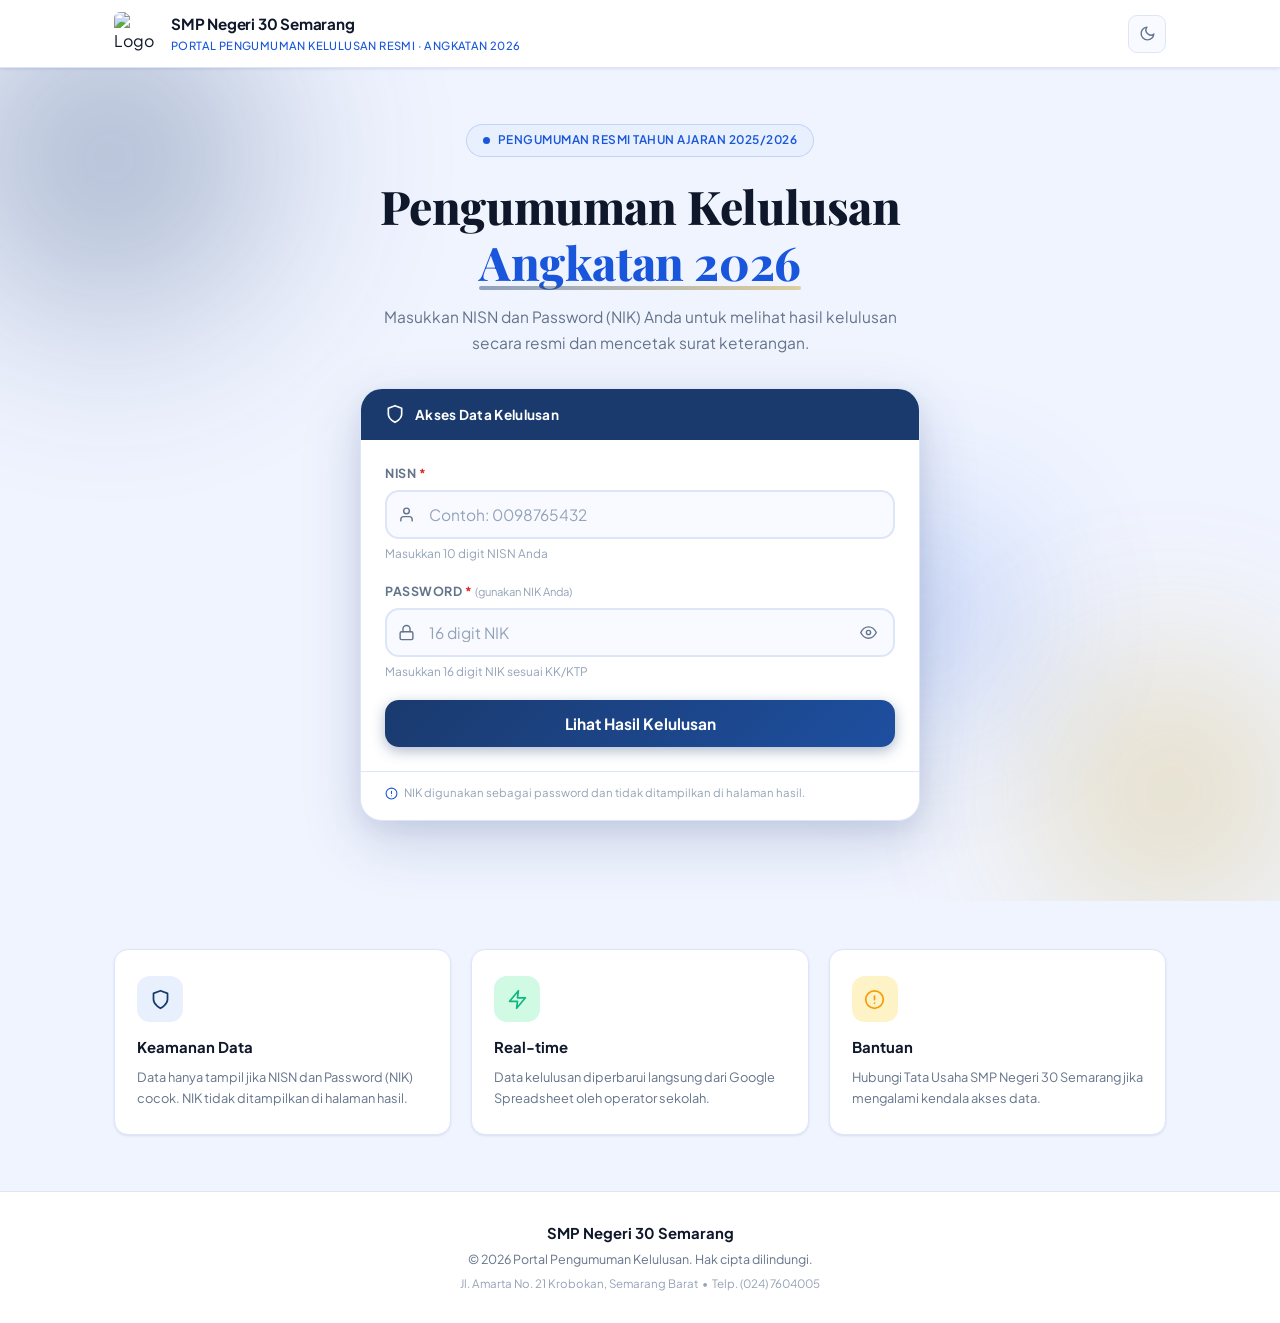
==== commit 1e6c416c: "Add files via upload" ====
--- a/index.html
+++ b/index.html
@@ -16,10 +16,8 @@
   <header class="site-header no-print">
     <div class="header-inner">
       <div class="brand">
-        <div class="logo-wrapper">
-          <svg viewBox="0 0 24 24" fill="none" width="26" height="26">
-            <path d="M12 2L2 7l10 5 10-5-10-5zM2 17l10 5 10-5M2 12l10 5 10-5" stroke="#fff" stroke-width="2" stroke-linecap="round" stroke-linejoin="round"/>
-          </svg>
+        <div class="logo-wrapper logo-wrapper-img">
+          <img src="https://i.ibb.co.com/0RcVChHd/logo-30.png" alt="Logo SMP Negeri 30 Semarang" class="header-logo-img" />
         </div>
         <div class="brand-text">
           <h1 class="school-name">SMP Negeri 30 Semarang</h1>
@@ -138,20 +136,110 @@
     </div>
   </section>
 
-  <!-- ===== ERROR NOTIF ===== -->
-  <div class="notif-floating no-print" id="notifError" style="display:none;">
-    <div class="notif notif-error">
-      <div class="notif-icon">
-        <svg viewBox="0 0 24 24" fill="none"><circle cx="12" cy="12" r="10" stroke="currentColor" stroke-width="2"/><path d="M15 9l-6 6M9 9l6 6" stroke="currentColor" stroke-width="2" stroke-linecap="round"/></svg>
-      </div>
-      <div>
-        <strong>Verifikasi Gagal</strong>
-        <p>Data tidak ditemukan atau password yang dimasukkan salah.</p>
-      </div>
-    </div>
-  </div>
-
-  <!-- ===== SURAT RESMI (HASIL + PRINTABLE) ===== -->
+  <!-- ===================================================
+       LAYAR PENGUMUMAN HASIL (muncul setelah login)
+       Tampil sebelum surat — user lihat status dulu
+       =================================================== -->
+  <section class="pengumuman-section no-print" id="pengumumanSection" style="display:none;">
+    <div class="pengumuman-container">
+
+      <!-- LULUS -->
+      <div class="hasil-card hasil-lulus" id="hasilLulus" style="display:none;">
+        <div class="hasil-konfeti" id="konfeti"></div>
+        <div class="hasil-icon-wrap lulus-icon">
+          <svg viewBox="0 0 24 24" fill="none" width="52" height="52">
+            <circle cx="12" cy="12" r="11" stroke="#fff" stroke-width="1.5" fill="rgba(255,255,255,0.15)"/>
+            <path d="M6 12.5l4 4 8-8" stroke="#fff" stroke-width="2.5" stroke-linecap="round" stroke-linejoin="round"/>
+          </svg>
+        </div>
+        <div class="hasil-body">
+          <p class="hasil-sapaan">Selamat, <span id="namaLulus">—</span>!</p>
+          <h2 class="hasil-judul">ANDA DINYATAKAN</h2>
+          <div class="hasil-status-besar lulus-besar">LULUS</div>
+          <p class="hasil-sekolah">dari SMP Negeri 30 Semarang</p>
+          <p class="hasil-tahun">Tahun Ajaran 2025/2026 · Angkatan <span id="angkatanLulus">2026</span></p>
+          <p class="hasil-pesan" id="pesanLulus"></p>
+        </div>
+        <div class="hasil-actions">
+          <button class="btn-hasil-download" id="btnDownloadLulus" onclick="tampilkanSurat()">
+            <svg viewBox="0 0 24 24" fill="none" width="18" height="18">
+              <path d="M21 15v4a2 2 0 0 1-2 2H5a2 2 0 0 1-2-2v-4" stroke="currentColor" stroke-width="2" stroke-linecap="round" stroke-linejoin="round"/>
+              <polyline points="7 10 12 15 17 10" stroke="currentColor" stroke-width="2" stroke-linecap="round" stroke-linejoin="round"/>
+              <line x1="12" y1="15" x2="12" y2="3" stroke="currentColor" stroke-width="2" stroke-linecap="round"/>
+            </svg>
+            Download Surat Kelulusan
+          </button>
+          <button class="btn-hasil-kembali" onclick="kembali()">
+            <svg viewBox="0 0 24 24" fill="none" width="15" height="15"><path d="M3 12a9 9 0 1 0 9-9 9.75 9.75 0 0 0-6.74 2.74L3 8" stroke="currentColor" stroke-width="2" stroke-linecap="round" stroke-linejoin="round"/><path d="M3 3v5h5" stroke="currentColor" stroke-width="2" stroke-linecap="round" stroke-linejoin="round"/></svg>
+            Kembali
+          </button>
+        </div>
+      </div>
+
+      <!-- TIDAK LULUS -->
+      <div class="hasil-card hasil-tidak" id="hasilTidak" style="display:none;">
+        <div class="hasil-icon-wrap tidak-icon">
+          <svg viewBox="0 0 24 24" fill="none" width="52" height="52">
+            <circle cx="12" cy="12" r="11" stroke="#fff" stroke-width="1.5" fill="rgba(255,255,255,0.12)"/>
+            <path d="M12 8v5M12 16h.01" stroke="#fff" stroke-width="2.5" stroke-linecap="round"/>
+          </svg>
+        </div>
+        <div class="hasil-body">
+          <p class="hasil-sapaan">Yth. <span id="namaTidak">—</span>,</p>
+          <h2 class="hasil-judul">ANDA DINYATAKAN</h2>
+          <div class="hasil-status-besar tidak-besar">TIDAK LULUS</div>
+          <p class="hasil-sekolah">dari SMP Negeri 30 Semarang</p>
+          <p class="hasil-tahun">Tahun Ajaran 2025/2026 · Angkatan <span id="angkatanTidak">2026</span></p>
+          <p class="hasil-pesan" id="pesanTidak"></p>
+          <div class="tidak-info">
+            <svg viewBox="0 0 24 24" fill="none" width="16" height="16"><circle cx="12" cy="12" r="10" stroke="currentColor" stroke-width="2"/><path d="M12 8v4M12 16h.01" stroke="currentColor" stroke-width="2" stroke-linecap="round"/></svg>
+            <p>Silakan menghubungi Wali Kelas atau Tata Usaha SMP Negeri 30 Semarang untuk informasi lebih lanjut. Telp. (024) 7604005</p>
+          </div>
+        </div>
+        <div class="hasil-actions">
+          <button class="btn-hasil-download tidak-dl" id="btnDownloadTidak" onclick="tampilkanSurat()">
+            <svg viewBox="0 0 24 24" fill="none" width="18" height="18">
+              <path d="M21 15v4a2 2 0 0 1-2 2H5a2 2 0 0 1-2-2v-4" stroke="currentColor" stroke-width="2" stroke-linecap="round" stroke-linejoin="round"/>
+              <polyline points="7 10 12 15 17 10" stroke="currentColor" stroke-width="2" stroke-linecap="round" stroke-linejoin="round"/>
+              <line x1="12" y1="15" x2="12" y2="3" stroke="currentColor" stroke-width="2" stroke-linecap="round"/>
+            </svg>
+            Download Surat Keterangan
+          </button>
+          <button class="btn-hasil-kembali" onclick="kembali()">
+            <svg viewBox="0 0 24 24" fill="none" width="15" height="15"><path d="M3 12a9 9 0 1 0 9-9 9.75 9.75 0 0 0-6.74 2.74L3 8" stroke="currentColor" stroke-width="2" stroke-linecap="round" stroke-linejoin="round"/><path d="M3 3v5h5" stroke="currentColor" stroke-width="2" stroke-linecap="round" stroke-linejoin="round"/></svg>
+            Kembali
+          </button>
+        </div>
+      </div>
+
+      <!-- ERROR / TIDAK DITEMUKAN -->
+      <div class="hasil-card hasil-error" id="hasilError" style="display:none;">
+        <div class="hasil-icon-wrap error-icon">
+          <svg viewBox="0 0 24 24" fill="none" width="52" height="52">
+            <circle cx="12" cy="12" r="11" stroke="#fff" stroke-width="1.5" fill="rgba(255,255,255,0.12)"/>
+            <path d="M15 9l-6 6M9 9l6 6" stroke="#fff" stroke-width="2.5" stroke-linecap="round"/>
+          </svg>
+        </div>
+        <div class="hasil-body">
+          <h2 class="hasil-judul" style="font-size:1.4rem;">Verifikasi Gagal</h2>
+          <p class="hasil-sekolah" style="font-size:1rem;margin-top:8px;">Data tidak ditemukan atau password<br/>yang dimasukkan salah.</p>
+          <div class="tidak-info" style="margin-top:20px;">
+            <svg viewBox="0 0 24 24" fill="none" width="16" height="16"><circle cx="12" cy="12" r="10" stroke="currentColor" stroke-width="2"/><path d="M12 8v4M12 16h.01" stroke="currentColor" stroke-width="2" stroke-linecap="round"/></svg>
+            <p>Pastikan NISN (10 digit) dan Password/NIK (16 digit) sudah benar.</p>
+          </div>
+        </div>
+        <div class="hasil-actions">
+          <button class="btn-hasil-kembali" style="width:100%;justify-content:center;" onclick="kembali()">
+            <svg viewBox="0 0 24 24" fill="none" width="15" height="15"><path d="M3 12a9 9 0 1 0 9-9 9.75 9.75 0 0 0-6.74 2.74L3 8" stroke="currentColor" stroke-width="2" stroke-linecap="round" stroke-linejoin="round"/><path d="M3 3v5h5" stroke="currentColor" stroke-width="2" stroke-linecap="round" stroke-linejoin="round"/></svg>
+            Coba Lagi
+          </button>
+        </div>
+      </div>
+
+    </div>
+  </section>
+
+  <!-- ===== SURAT RESMI (PRINTABLE ONLY — tersembunyi di layar) ===== -->
   <div class="surat-outer" id="suratOuter" style="display:none;">
 
     <!-- Tombol aksi — tidak ikut cetak -->
@@ -160,9 +248,9 @@
         <svg viewBox="0 0 24 24" fill="none" width="16" height="16"><path d="M6 9V2h12v7M6 18H4a2 2 0 0 1-2-2v-5a2 2 0 0 1 2-2h16a2 2 0 0 1 2 2v5a2 2 0 0 1-2 2h-2M6 14h12v8H6z" stroke="currentColor" stroke-width="2" stroke-linejoin="round"/></svg>
         Cetak / Simpan PDF
       </button>
-      <button class="btn-action btn-secondary" onclick="kembali()">
+      <button class="btn-action btn-secondary" onclick="kembaliKePengumuman()">
         <svg viewBox="0 0 24 24" fill="none" width="16" height="16"><path d="M3 12a9 9 0 1 0 9-9 9.75 9.75 0 0 0-6.74 2.74L3 8" stroke="currentColor" stroke-width="2" stroke-linecap="round" stroke-linejoin="round"/><path d="M3 3v5h5" stroke="currentColor" stroke-width="2" stroke-linecap="round" stroke-linejoin="round"/></svg>
-        Kembali
+        Kembali ke Pengumuman
       </button>
     </div>
 
@@ -172,14 +260,7 @@
       <!-- KOP SURAT -->
       <div class="kop-surat">
         <div class="kop-logo-kiri">
-          <svg viewBox="0 0 70 70" fill="none" width="70" height="70">
-            <circle cx="35" cy="35" r="33" stroke="#1a3a6e" stroke-width="2.5"/>
-            <circle cx="35" cy="35" r="26" stroke="#1a3a6e" stroke-width="1"/>
-            <path d="M35 8 L35 62" stroke="#1a3a6e" stroke-width="1"/>
-            <path d="M8 35 L62 35" stroke="#1a3a6e" stroke-width="1"/>
-            <circle cx="35" cy="22" r="6" stroke="#1a3a6e" stroke-width="1.5"/>
-            <path d="M22 62 Q35 55 48 62" stroke="#1a3a6e" stroke-width="1.5" fill="none"/>
-          </svg>
+          <img src="https://i.ibb.co.com/JRXsJrxb/logo-semarang.png" alt="Logo Kota Semarang" class="kop-logo-img" />
         </div>
         <div class="kop-tengah">
           <p class="kop-pemda">PEMERINTAH KOTA SEMARANG</p>
@@ -189,13 +270,7 @@
           <p class="kop-kontak">Telepon (024) 7604005 &nbsp;&bull;&nbsp; Pos-el: mail.smp30@gmail.com &nbsp;&bull;&nbsp; Laman: www.smpn30.semarangkota.go.id</p>
         </div>
         <div class="kop-logo-kanan">
-          <svg viewBox="0 0 70 70" fill="none" width="70" height="70">
-            <circle cx="35" cy="35" r="33" stroke="#c8a02a" stroke-width="2.5"/>
-            <circle cx="35" cy="35" r="27" stroke="#c8a02a" stroke-width="1"/>
-            <text x="35" y="28" text-anchor="middle" font-size="7" fill="#1a3a6e" font-weight="bold" font-family="serif">SMP NEGERI</text>
-            <text x="35" y="38" text-anchor="middle" font-size="12" fill="#1a3a6e" font-weight="bold" font-family="serif">30</text>
-            <text x="35" y="48" text-anchor="middle" font-size="6.5" fill="#1a3a6e" font-weight="bold" font-family="serif">SEMARANG</text>
-          </svg>
+          <img src="https://i.ibb.co.com/0RcVChHd/logo-30.png" alt="Logo SMP Negeri 30 Semarang" class="kop-logo-img" />
         </div>
       </div>
       <div class="kop-garis-wrap">
@@ -292,21 +367,20 @@
       <!-- TANDA TANGAN -->
       <div class="ttd-section">
         <div class="ttd-kiri">
-          <!-- kosong / bisa diisi tembusan dll -->
+          <!-- kosong -->
         </div>
         <div class="ttd-kanan">
           <p class="ttd-kota">Semarang, <span id="ttdTanggal">—</span></p>
           <p class="ttd-jabatan">Kepala SMP Negeri 30 Semarang,</p>
-          <!-- Stempel digital -->
-          <div class="stempel-wrap">
-            <div class="stempel">
-              <div class="stempel-ring">
-                <p class="stempel-line1">SMP NEGERI 30</p>
-                <p class="stempel-line2">✦</p>
-                <p class="stempel-line3">SEMARANG</p>
-              </div>
+
+          <div class="ttd-blok">
+            <!-- QR Code -->
+            <div class="qr-dalam">
+              <div class="qr-box" id="qrCodeBox"></div>
+              <p class="qr-sub-dalam">Scan untuk verifikasi</p>
             </div>
           </div>
+
           <p class="ttd-nama"><u>Agung Nugroho, S.Pd, M.M.</u></p>
           <p class="ttd-nip">NIP. 197008191995121001</p>
         </div>
@@ -368,6 +442,7 @@
     </div>
   </div>
 
+  <script src="https://cdnjs.cloudflare.com/ajax/libs/qrcodejs/1.0.0/qrcode.min.js"></script>
   <script src="script.js"></script>
 </body>
 </html>
--- a/style.css
+++ b/style.css
@@ -421,40 +421,98 @@
 /* PENUTUP */
 .surat-penutup { font-size: 11pt; text-align: justify; margin-bottom: 22px; }
 
-/* TANDA TANGAN */
-.ttd-section { display: flex; justify-content: space-between; gap: 20px; margin-bottom: 24px; }
+/* TANDA TANGAN SECTION */
+.ttd-section {
+  display: flex;
+  justify-content: space-between;
+  gap: 20px;
+  margin-bottom: 20px;
+  align-items: flex-start;
+}
 .ttd-kiri    { flex: 1; }
-.ttd-kanan   { min-width: 220px; text-align: center; font-size: 11pt; }
-.ttd-kota    { margin-bottom: 4px; }
-.ttd-jabatan { margin-bottom: 4px; }
-.ttd-nama    { font-weight: 700; font-size: 11pt; }
+.ttd-kanan   {
+  min-width: 200px;
+  text-align: center;
+  font-size: 11pt;
+  display: flex;
+  flex-direction: column;
+  align-items: center;
+}
+.ttd-kota    { margin-bottom: 3px; }
+.ttd-jabatan { margin-bottom: 6px; }
+.ttd-nama    { font-weight: 700; font-size: 11pt; margin-top: 2px; }
 .ttd-nip     { font-size: 10pt; }
 
-/* STEMPEL DIGITAL */
-.stempel-wrap {
-  display: flex; justify-content: center;
-  margin: 10px 0 6px;
-}
-.stempel {
-  width: 90px; height: 90px; border-radius: 50%;
-  border: 3px solid #1a3a6e; display: flex; align-items: center; justify-content: center;
-  position: relative;
-}
-.stempel::before {
-  content: ''; position: absolute; inset: 4px; border-radius: 50%;
-  border: 1.5px dashed #c8a02a;
-}
-.stempel-ring {
-  text-align: center; line-height: 1.2; z-index: 1;
-  display: flex; flex-direction: column; align-items: center; justify-content: center;
-  padding: 8px;
-}
-.stempel-line1 { font-size: 6.5pt; font-weight: 700; letter-spacing: .5px; color: #1a3a6e; }
-.stempel-line2 { font-size: 8pt; color: #c8a02a; }
-.stempel-line3 { font-size: 6.5pt; font-weight: 700; color: #1a3a6e; letter-spacing: .5px; }
-[data-theme="dark"] .stempel       { border-color: #93bbfd; }
-[data-theme="dark"] .stempel-line1,
-[data-theme="dark"] .stempel-line3 { color: #93bbfd; }
+/* BLOK TTD: QR + stempel + tanda tangan terpusat */
+.ttd-blok {
+  display: flex;
+  flex-direction: column;
+  align-items: center;
+  gap: 0;
+  width: 100%;
+}
+
+/* QR di dalam TTD */
+.qr-dalam {
+  display: flex;
+  flex-direction: column;
+  align-items: center;
+  gap: 2px;
+  margin-bottom: 0;
+}
+.qr-box {
+  width: 82px; height: 82px;
+  background: #fff;
+  padding: 3px;
+  border: 1px solid #bbb;
+  border-radius: 3px;
+  display: flex; align-items: center; justify-content: center;
+}
+.qr-box img,
+.qr-box canvas { width: 76px !important; height: 76px !important; }
+.qr-sub-dalam {
+  font-size: 7pt;
+  color: #888;
+  font-family: var(--font-surat);
+  font-style: italic;
+  text-align: center;
+}
+[data-theme="dark"] .qr-sub-dalam { color: #64748b; }
+
+/* TTD IMAGE WRAP — tidak dipakai, disisakan kosong */
+
+
+/* Logo header website — gambar asli */
+.logo-wrapper-img {
+  background: transparent;
+  padding: 0;
+  overflow: visible;
+}
+.header-logo-img {
+  width: 44px;
+  height: 44px;
+  object-fit: contain;
+  border-radius: 6px;
+}
+
+/* Logo kop surat — gambar asli */
+.kop-logo-img {
+  width: 72px;
+  height: 72px;
+  object-fit: contain;
+  display: block;
+}
+
+/* KOP LOGO sizing fix */
+.kop-logo-kiri svg, .kop-logo-kanan svg { display: block; }
+
+/* ===== PRINT overrides untuk elemen baru ===== */
+@media print {
+  .qr-box { border-color: #999 !important; background: #fff !important; -webkit-print-color-adjust: exact; print-color-adjust: exact; }
+  .qr-sub-dalam { color: #444 !important; }
+  .ttd-blok { page-break-inside: avoid; }
+  .kop-logo-kiri svg, .kop-logo-kanan svg { -webkit-print-color-adjust: exact; print-color-adjust: exact; }
+}
 
 /* FOOTER SURAT */
 .surat-footer-line { height: 1px; background: #ccc; margin-bottom: 8px; }
@@ -484,6 +542,198 @@
 }
 
 /* ==========================================================
+   LAYAR PENGUMUMAN HASIL
+   ========================================================== */
+.pengumuman-section {
+  min-height: calc(100vh - var(--header-h));
+  display: flex;
+  align-items: center;
+  justify-content: center;
+  padding: 40px 20px 60px;
+}
+
+.pengumuman-container {
+  width: 100%;
+  max-width: 520px;
+}
+
+/* CARD DASAR */
+.hasil-card {
+  border-radius: 24px;
+  overflow: hidden;
+  box-shadow: 0 24px 64px rgba(0,0,0,.18);
+  animation: hasilMuncul .6s cubic-bezier(.34,1.56,.64,1) both;
+  position: relative;
+}
+@keyframes hasilMuncul {
+  from { opacity:0; transform: scale(.88) translateY(24px); }
+  to   { opacity:1; transform: scale(1) translateY(0); }
+}
+
+/* LULUS — hijau */
+.hasil-lulus {
+  background: linear-gradient(160deg, #065f46 0%, #059669 50%, #10b981 100%);
+}
+/* TIDAK LULUS — merah bata */
+.hasil-tidak {
+  background: linear-gradient(160deg, #7f1d1d 0%, #b91c1c 50%, #ef4444 100%);
+}
+/* ERROR — abu gelap */
+.hasil-error {
+  background: linear-gradient(160deg, #1e293b 0%, #334155 100%);
+}
+
+/* ICON WRAP */
+.hasil-icon-wrap {
+  display: flex;
+  align-items: center;
+  justify-content: center;
+  padding: 36px 0 20px;
+}
+.lulus-icon svg circle { fill: rgba(255,255,255,.2); }
+.tidak-icon svg circle { fill: rgba(255,255,255,.15); }
+
+/* BODY */
+.hasil-body {
+  text-align: center;
+  padding: 0 32px 24px;
+  color: #fff;
+}
+.hasil-sapaan {
+  font-size: .95rem;
+  font-weight: 500;
+  opacity: .9;
+  margin-bottom: 4px;
+}
+.hasil-sapaan span { font-weight: 700; }
+
+.hasil-judul {
+  font-family: var(--font-body);
+  font-size: 1rem;
+  font-weight: 600;
+  letter-spacing: 2px;
+  opacity: .85;
+  margin-bottom: 14px;
+}
+
+/* STATUS BESAR */
+.hasil-status-besar {
+  font-family: var(--font-display);
+  font-size: clamp(2.6rem, 10vw, 3.8rem);
+  font-weight: 800;
+  letter-spacing: 4px;
+  line-height: 1;
+  margin-bottom: 14px;
+  text-shadow: 0 4px 20px rgba(0,0,0,.25);
+}
+.lulus-besar { color: #fff; }
+.tidak-besar { color: #fff; }
+
+.hasil-sekolah {
+  font-size: .9rem;
+  opacity: .85;
+  font-weight: 500;
+}
+.hasil-tahun {
+  font-size: .78rem;
+  opacity: .7;
+  margin-top: 4px;
+  margin-bottom: 14px;
+}
+.hasil-pesan {
+  font-size: .88rem;
+  opacity: .9;
+  line-height: 1.6;
+  background: rgba(255,255,255,.12);
+  border-radius: 10px;
+  padding: 12px 16px;
+  margin-top: 12px;
+  font-style: italic;
+}
+.hasil-pesan:empty { display: none; }
+
+/* INFO BOX (tidak lulus) */
+.tidak-info {
+  display: flex;
+  align-items: flex-start;
+  gap: 10px;
+  background: rgba(255,255,255,.12);
+  border-radius: 10px;
+  padding: 12px 16px;
+  margin-top: 16px;
+  text-align: left;
+}
+.tidak-info svg { flex-shrink: 0; opacity: .8; margin-top: 2px; }
+.tidak-info p   { font-size: .8rem; opacity: .9; line-height: 1.5; }
+
+/* ACTIONS */
+.hasil-actions {
+  display: flex;
+  flex-direction: column;
+  gap: 10px;
+  padding: 0 24px 28px;
+}
+
+.btn-hasil-download {
+  display: flex;
+  align-items: center;
+  justify-content: center;
+  gap: 10px;
+  padding: 14px 24px;
+  border-radius: 12px;
+  background: #fff;
+  color: #065f46;
+  font-size: .95rem;
+  font-weight: 700;
+  border: none;
+  cursor: pointer;
+  transition: var(--transition);
+  box-shadow: 0 4px 16px rgba(0,0,0,.15);
+}
+.btn-hasil-download:hover { transform: translateY(-2px); box-shadow: 0 8px 24px rgba(0,0,0,.2); }
+.btn-hasil-download:active { transform: translateY(0); }
+.tidak-dl { color: #7f1d1d; }
+
+.btn-hasil-kembali {
+  display: flex;
+  align-items: center;
+  justify-content: center;
+  gap: 8px;
+  padding: 12px 24px;
+  border-radius: 12px;
+  background: rgba(255,255,255,.15);
+  color: #fff;
+  font-size: .85rem;
+  font-weight: 600;
+  border: 1.5px solid rgba(255,255,255,.3);
+  cursor: pointer;
+  transition: var(--transition);
+  backdrop-filter: blur(4px);
+}
+.btn-hasil-kembali:hover { background: rgba(255,255,255,.25); }
+
+/* KONFETI animasi sederhana */
+.hasil-konfeti {
+  position: absolute;
+  top: 0; left: 0; right: 0;
+  height: 100%;
+  pointer-events: none;
+  overflow: hidden;
+  border-radius: 24px;
+}
+.konfeti-dot {
+  position: absolute;
+  width: 8px; height: 8px;
+  border-radius: 2px;
+  animation: konfetiFall linear infinite;
+  opacity: .8;
+}
+@keyframes konfetiFall {
+  0%   { transform: translateY(-20px) rotate(0deg); opacity: 1; }
+  100% { transform: translateY(600px) rotate(720deg); opacity: 0; }
+}
+
+/* ==========================================================
    PRINT / PDF — CSS PROFESIONAL
    ========================================================== */
 @media print {
@@ -491,7 +741,7 @@
   .no-print,
   .site-header, .hero, .info-section, .site-footer,
   .loading-overlay, .result-actions, .notif-floating,
-  .btn-action, .btn-darkmode {
+  .btn-action, .btn-darkmode, .pengumuman-section {
     display: none !important;
   }
 
